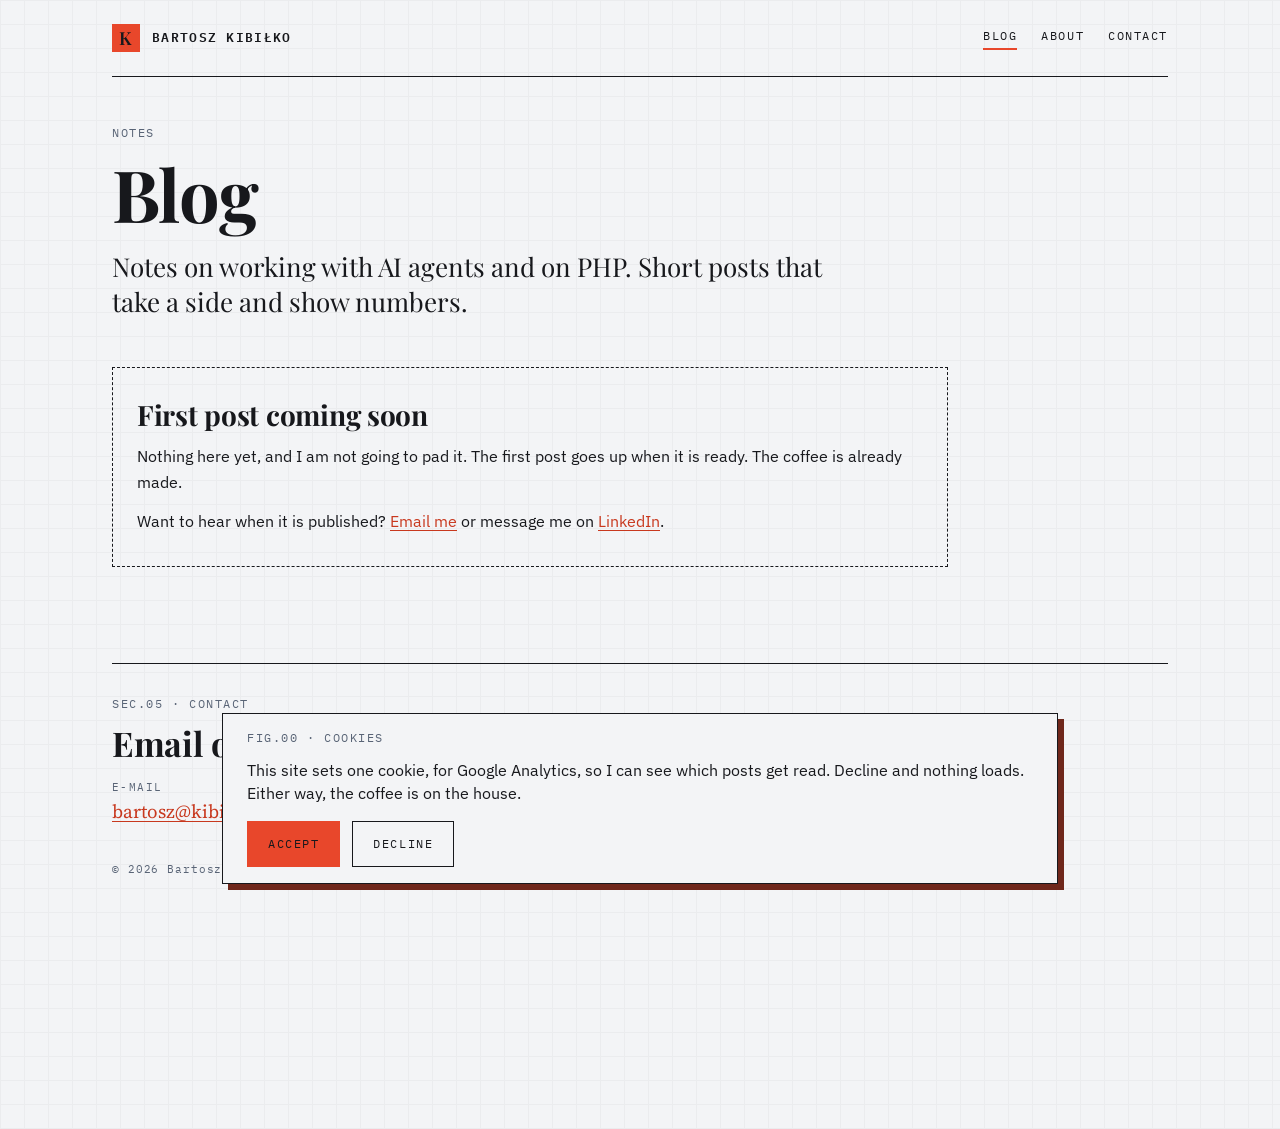
==== blog/index.html @ d7291762 "revert logo to plain K square as a placeholder" ====
<!doctype html>
<html lang="en">
<head>
<meta charset="utf-8">
<meta name="viewport" content="width=device-width, initial-scale=1">
<title>Blog | Bartosz Kibiłko, AI-native software architect</title>
<meta name="description" content="Notes on working with AI agents and on PHP, and on what the job becomes once code is cheap. Short posts that take a side and show numbers.">
<link rel="canonical" href="https://www.kibilko.pl/blog/">
<meta property="og:type" content="website">
<meta property="og:site_name" content="Bartosz Kibiłko">
<meta property="og:locale" content="en_US">
<meta property="og:title" content="Blog | Bartosz Kibiłko, AI-native software architect">
<meta property="og:description" content="Notes on working with AI agents and on PHP, and on what the job becomes once code is cheap. Short posts that take a side and show numbers.">
<meta property="og:url" content="https://www.kibilko.pl/blog/">
<meta name="twitter:card" content="summary">
<meta name="color-scheme" content="light dark">
<link rel="icon" href="../favicon.ico" sizes="32x32">
<link rel="icon" href="../favicon.svg" type="image/svg+xml">
<link rel="apple-touch-icon" href="../apple-touch-icon.png">
<link rel="preload" href="../fonts/playfairdisplay/PlayfairDisplay-VF.woff2" as="font" type="font/woff2" crossorigin>
<link rel="stylesheet" href="../css/tokens.css">
<link rel="stylesheet" href="../css/site.css">
<script src="../js/consent.js" defer></script>
</head>
<body class="dir-blueprint">
<a class="skip" href="#main">Skip to content</a>
<div class="page">
<header class="site-head">
  <a class="brand" href="/"><span class="brand-mark" aria-hidden="true">K</span>Bartosz Kibiłko</a>
  <nav aria-label="Main"><a href="/blog/" aria-current="page">Blog</a><a href="/#about">About</a><a href="#contact">Contact</a></nav>
</header>

<main id="main">
  <section class="blog-index">
    <p class="label">NOTES</p>
    <h1 class="page-title">Blog</h1>
    <p class="page-lede">Notes on working with AI agents and on PHP. Short posts that take a side and show numbers.</p>
    <div class="posts">
    <!-- Posts go here as <ol class="post-list"><li><a href="/blog/<slug>/">…</a></li></ol>; see _templates/post/index.html -->
    <div class="empty"><h3>First post coming soon</h3><p>Nothing here yet, and I am not going to pad it. The first post goes up when it is ready. The coffee is already made.</p><p>Want to hear when it is published? <a href="mailto:bartosz@kibilko.pl">Email me</a> or message me on <a href="https://www.linkedin.com/in/bartkibilko/">LinkedIn</a>.</p></div>
    </div>
  </section>
</main>
<footer class="site-foot" id="contact">
  <p class="label">SEC.05 · CONTACT</p>
  <h2>Email or LinkedIn</h2>
  <ul class="contact"><li><span class="k">E-mail</span><a href="mailto:bartosz@kibilko.pl">bartosz@kibilko.pl</a></li><li><span class="k">LinkedIn</span><a href="https://www.linkedin.com/in/bartkibilko/" rel="me noopener">linkedin.com/in/bartkibilko</a></li></ul>
  <p class="fine">© 2026 Bartosz Kibiłko. Po polsku na życzenie. Built over coffee.<button type="button" class="linklike" data-consent-open hidden>Cookie settings</button></p>
</footer>
</div>
</body>
</html>
---- css/tokens.css ----
/* Blueprint design tokens for kibilko.pl.
   Origin: generated from design/tokens.json in the "profil" repository (design/tokens.css),
   the single source of truth. Do not tune values here: change them upstream and
   re-import. Differences from upstream: font files are self-hosted subsetted woff2
   (Latin + Latin Extended, incl. Polish diacritics) instead of the full TTFs. */
@font-face{font-family:"Playfair Display";src:url("../fonts/playfairdisplay/PlayfairDisplay-VF.woff2") format("woff2");font-weight:400 900;font-style:normal;font-display:swap}
@font-face{font-family:"Playfair Display";src:url("../fonts/playfairdisplay/PlayfairDisplay-Italic-VF.woff2") format("woff2");font-weight:400 900;font-style:italic;font-display:swap}
@font-face{font-family:"Source Serif 4";src:url("../fonts/sourceserif4/SourceSerif4-VF.woff2") format("woff2");font-weight:200 900;font-style:normal;font-display:swap}
@font-face{font-family:"Source Serif 4";src:url("../fonts/sourceserif4/SourceSerif4-Italic-VF.woff2") format("woff2");font-weight:200 900;font-style:italic;font-display:swap}
@font-face{font-family:"IBM Plex Sans";src:url("../fonts/ibmplexsans/IBMPlexSans-VF.woff2") format("woff2");font-weight:100 700;font-style:normal;font-display:swap}
@font-face{font-family:"IBM Plex Sans";src:url("../fonts/ibmplexsans/IBMPlexSans-Italic-VF.woff2") format("woff2");font-weight:100 700;font-style:italic;font-display:swap}
@font-face{font-family:"IBM Plex Mono";src:url("../fonts/ibmplexmono/IBMPlexMono-Regular.woff2") format("woff2");font-weight:400;font-style:normal;font-display:swap}
@font-face{font-family:"IBM Plex Mono";src:url("../fonts/ibmplexmono/IBMPlexMono-Italic.woff2") format("woff2");font-weight:400;font-style:italic;font-display:swap}
@font-face{font-family:"IBM Plex Mono";src:url("../fonts/ibmplexmono/IBMPlexMono-Medium.woff2") format("woff2");font-weight:500;font-style:normal;font-display:swap}
@font-face{font-family:"IBM Plex Mono";src:url("../fonts/ibmplexmono/IBMPlexMono-SemiBold.woff2") format("woff2");font-weight:600;font-style:normal;font-display:swap}
@font-face{font-family:"IBM Plex Mono";src:url("../fonts/ibmplexmono/IBMPlexMono-Bold.woff2") format("woff2");font-weight:700;font-style:normal;font-display:swap}

:root {
  --paper:#f3f4f6;
  --ink:#17181c;
  --accent:#e8472b;
  --accent-text:#c8381e;
  --on-accent:#17181c;
  --slate:#6b7a90;
  --frame-shadow:#6f271b;
  --grid-line:#ebecee;
  --rule:#d9dbe0;
  --font-display:"Playfair Display",Georgia, serif;
  --font-body:"Source Serif 4",Georgia, serif;
  --font-mono:"IBM Plex Mono",ui-monospace, monospace;
  --font-ui:"IBM Plex Sans",system-ui, sans-serif;
  --sp-1:4px;
  --sp-2:8px;
  --sp-3:12px;
  --sp-4:16px;
  --sp-6:24px;
  --sp-8:32px;
  --sp-12:48px;
  --sp-16:64px;
  --sp-24:96px;
  --measure:680px;
  --grid:24px;
  --label-track:.13em;
  --fs-body:clamp(17px, 1.1vw + 14px, 19px);
}
@media (prefers-color-scheme: dark) {
  :root:not([data-theme=light]) {
  --paper:#14161a;
  --ink:#e9eaed;
  --accent:#ff5a3c;
  --accent-text:#ff5a3c;
  --on-accent:#17181c;
  --slate:#8a97ab;
  --frame-shadow:#3a1611;
  --grid-line:#22262d;
  --rule:#2b2f37;
  }
}
:root[data-theme=dark] {
  --paper:#14161a;
  --ink:#e9eaed;
  --accent:#ff5a3c;
  --accent-text:#ff5a3c;
  --on-accent:#17181c;
  --slate:#8a97ab;
  --frame-shadow:#3a1611;
  --grid-line:#22262d;
  --rule:#2b2f37;
}
---- css/site.css ----
/* Blueprint site components for kibilko.pl.
   Origin: design/site/site.css in the "profil" repository, plus a11y additions marked [a11y].
   Only css/tokens.css variables are used; rule: one hero colour (--accent), everything else ink or slate. */
*{box-sizing:border-box}
:root{--muted:color-mix(in srgb,var(--slate) 78%,var(--ink))} /* [a11y] slate text >= 4.5:1 on paper in both schemes */
html{-webkit-text-size-adjust:100%}
body{margin:0;background-color:var(--paper);color:var(--ink);font-family:var(--font-body);font-size:var(--fs-body);line-height:1.65;
  background-image:linear-gradient(var(--grid-line) 1px,transparent 1px),linear-gradient(90deg,var(--grid-line) 1px,transparent 1px);background-size:24px 24px}
a{color:var(--accent-text);text-decoration-thickness:1px;text-underline-offset:3px}
.page{max-width:1120px;margin:0 auto;padding:0 var(--sp-8) var(--sp-16)}
.label{font-family:var(--font-mono);font-size:12px;letter-spacing:var(--label-track);text-transform:uppercase;color:var(--muted);margin:0 0 var(--sp-3);line-height:1.4}
h1,h2,h3{font-family:var(--font-display);font-weight:700;line-height:1.1;margin:0;letter-spacing:-.01em}
h1 em,h2 em{font-style:italic;color:var(--accent-text);font-weight:600}

/* corner marks (L-shaped) — signature */
.corners,.hero,.pillar,.tldr,figure.code{position:relative}
.hero::before,.pillar::before,.tldr::before,figure.code::before{content:"";position:absolute;inset:8px;pointer-events:none;
  background:
   linear-gradient(var(--ink),var(--ink)) top left/16px 1.5px no-repeat,linear-gradient(var(--ink),var(--ink)) top left/1.5px 16px no-repeat,
   linear-gradient(var(--ink),var(--ink)) top right/16px 1.5px no-repeat,linear-gradient(var(--ink),var(--ink)) top right/1.5px 16px no-repeat,
   linear-gradient(var(--ink),var(--ink)) bottom left/16px 1.5px no-repeat,linear-gradient(var(--ink),var(--ink)) bottom left/1.5px 16px no-repeat,
   linear-gradient(var(--ink),var(--ink)) bottom right/16px 1.5px no-repeat,linear-gradient(var(--ink),var(--ink)) bottom right/1.5px 16px no-repeat}

.site-head{display:flex;justify-content:space-between;align-items:center;padding:var(--sp-6) 0;border-bottom:1px solid var(--ink);margin-bottom:var(--sp-12)}
.brand{font-family:var(--font-mono);font-size:13px;letter-spacing:.1em;text-transform:uppercase;color:var(--ink);text-decoration:none;font-weight:600;display:flex;align-items:center;gap:var(--sp-3)}
.brand-mark{display:inline-grid;place-items:center;width:28px;height:28px;background:var(--accent);color:var(--on-accent);font-family:var(--font-display);font-size:18px;text-transform:none}
.site-head nav{display:flex;gap:var(--sp-6)}
.site-head nav a{font-family:var(--font-mono);font-size:12px;letter-spacing:var(--label-track);text-transform:uppercase;color:var(--ink);text-decoration:none}
.site-head nav a:hover{color:var(--accent-text)}

.hero{background:var(--paper);border:14px solid var(--accent);box-shadow:12px 12px 0 var(--frame-shadow);padding:var(--sp-16) var(--sp-16) var(--sp-12);margin-bottom:var(--sp-24);
  background-image:linear-gradient(var(--grid-line) 1px,transparent 1px),linear-gradient(90deg,var(--grid-line) 1px,transparent 1px);background-size:24px 24px}
.hero::before{inset:10px}
.hero h1{font-size:clamp(48px,7vw,96px);margin-bottom:var(--sp-6)}
.hero .lede{font-family:var(--font-display);font-size:clamp(22px,2.4vw,32px);line-height:1.3;margin:0 0 var(--sp-4);max-width:22em}
.hero .sub{font-family:var(--font-ui);font-size:17px;color:var(--muted);max-width:36em;margin:0 0 var(--sp-8)}
.btn{display:inline-block;font-family:var(--font-mono);font-size:12px;letter-spacing:var(--label-track);text-transform:uppercase;text-decoration:none;color:var(--ink);border:1.5px solid var(--ink);padding:12px 20px;margin-right:var(--sp-3)}
.btn.primary{background:var(--accent);border-color:var(--accent);color:var(--on-accent)}

section{margin-bottom:var(--sp-24)}
section h2{font-size:clamp(30px,3.6vw,44px);margin-bottom:var(--sp-6)}
.checks{list-style:none;margin:0;padding:0;max-width:44em;border-top:1px solid var(--ink)}
.checks li{padding:var(--sp-4) 0 var(--sp-4) 40px;border-bottom:1px solid var(--rule);position:relative}
.checks li::before{content:"";position:absolute;left:8px;top:1.35em;width:10px;height:10px;background:var(--accent)}

.pillar-grid{display:grid;grid-template-columns:repeat(2,minmax(0,1fr));gap:var(--sp-6)}
.pillar{background:var(--paper);border:1px solid var(--ink);padding:var(--sp-8) var(--sp-6) var(--sp-6)}
.pillar h3{font-size:24px;text-wrap:balance;margin-bottom:var(--sp-3)}
.pillar p:last-child{font-family:var(--font-ui);font-size:15.5px;line-height:1.55;margin:0;color:var(--ink)}

.post-list{list-style:none;margin:0;padding:0;border-top:1.5px solid var(--ink)}
.post-list li a{display:grid;grid-template-columns:56px minmax(0,1fr) auto;gap:var(--sp-6);align-items:baseline;padding:var(--sp-6) 0;border-bottom:1px solid var(--rule);text-decoration:none;color:var(--ink)}
.post-list .no{font-family:var(--font-mono);font-size:13px;color:var(--accent-text);font-weight:600}
.post-list .t{font-family:var(--font-display);font-size:clamp(20px,2vw,26px);font-weight:600;line-height:1.25}
.post-list .m{font-family:var(--font-mono);font-size:12px;letter-spacing:.08em;color:var(--muted);text-transform:uppercase;white-space:nowrap}
.post-list a:hover .t{color:var(--accent-text)}

.site-foot{border-top:1.5px solid var(--ink);padding-top:var(--sp-8)}
.site-foot h2{font-size:34px;margin-bottom:var(--sp-4)}
.contact{list-style:none;margin:0 0 var(--sp-8);padding:0;display:flex;flex-wrap:wrap;gap:var(--sp-3) var(--sp-12)}
.contact .k{font-family:var(--font-mono);font-size:11px;letter-spacing:var(--label-track);text-transform:uppercase;color:var(--muted);display:block}
.fine{font-family:var(--font-mono);font-size:11px;letter-spacing:.08em;color:var(--muted);margin:0}

/* post */
.post{max-width:var(--measure);margin:0 auto}
.post-head{margin-bottom:var(--sp-8)}
.post-head h1{font-size:clamp(36px,5vw,56px);margin-bottom:var(--sp-4)}
.dek{font-family:var(--font-display);font-style:italic;font-size:22px;line-height:1.4;color:var(--ink);margin:0 0 var(--sp-4)}
.meta{display:flex;flex-wrap:wrap;gap:var(--sp-2) var(--sp-6);font-family:var(--font-mono);font-size:12px;letter-spacing:.1em;text-transform:uppercase;color:var(--muted);margin:0;padding-top:var(--sp-3);border-top:1px solid var(--ink)}
.tldr{background:var(--paper);border:1px solid var(--ink);padding:var(--sp-6) var(--sp-8);margin:0 0 var(--sp-8)}
.tldr ul{margin:0;padding-left:1.1em;font-family:var(--font-ui);font-size:16px;line-height:1.55}
.tldr li{margin-bottom:var(--sp-2)}
.tldr li::marker{color:var(--accent)}
.post h2{font-size:32px;margin:var(--sp-12) 0 var(--sp-4)}
.post p{margin:0 0 1.3em}
.fn a{font-family:var(--font-mono);font-size:.7em;text-decoration:none;padding:0 2px}
figure.code{margin:var(--sp-8) 0;background:var(--ink);color:var(--paper);padding:0}
figure.code::before{display:none}
figure.code figcaption{font-family:var(--font-mono);font-size:11px;letter-spacing:var(--label-track);text-transform:uppercase;color:color-mix(in srgb,var(--paper) 70%,var(--ink));padding:var(--sp-3) var(--sp-6);border-bottom:1px solid color-mix(in srgb,var(--paper) 78%,var(--ink));background:transparent}
figure.code pre{margin:0;padding:var(--sp-6);overflow-x:auto;font-family:var(--font-mono);font-size:14px;line-height:1.6}
blockquote.pull{margin:var(--sp-12) 0;padding:0 0 0 var(--sp-6);border-left:4px solid var(--accent)}
blockquote.pull p{font-family:var(--font-display);font-style:italic;font-size:30px;line-height:1.25;margin:0;color:var(--ink)}
.footnotes{margin-top:var(--sp-12);padding-top:var(--sp-4);border-top:1px solid var(--ink);font-family:var(--font-ui);font-size:14px;line-height:1.5;color:var(--muted)}
.footnotes ol{margin:0;padding-left:1.2em}
.footnotes .label{margin-bottom:var(--sp-2)}

@media (max-width:820px){.pillar-grid{grid-template-columns:1fr}.hero{padding:var(--sp-8) var(--sp-6)}.post-list li a{grid-template-columns:40px minmax(0,1fr)}.post-list .m{grid-column:2}}
@media print{body{background:#fff}}

.post{margin-bottom:var(--sp-16)}
h1,h2,.dek{text-wrap:balance}

/* [a11y] and site additions */
.skip{position:absolute;left:var(--sp-4);top:-100px;background:var(--ink);color:var(--paper);padding:var(--sp-2) var(--sp-4);font-family:var(--font-mono);font-size:12px;z-index:10}
.skip:focus{top:var(--sp-2)}
a:focus-visible{outline:2px solid var(--accent-text);outline-offset:3px}
.site-head{flex-wrap:wrap;gap:var(--sp-3) var(--sp-6)}
.site-head nav{flex-wrap:wrap;gap:var(--sp-2) var(--sp-6)}
.site-head nav a[aria-current="page"]{border-bottom:2px solid var(--accent);padding-bottom:2px}
.page{overflow-wrap:break-word}
.btn.primary{color:var(--on-accent)}
.btn:focus-visible{outline:2px solid var(--ink);outline-offset:3px}
.empty{border:1px dashed var(--ink);padding:var(--sp-8) var(--sp-6);max-width:44em}
.empty h3{font-size:clamp(22px,2.4vw,28px);margin-bottom:var(--sp-3)}
.empty p{margin:0 0 var(--sp-3);font-family:var(--font-ui);font-size:16px}
.empty p:last-child{margin-bottom:0}
.more{margin:var(--sp-6) 0 0;font-family:var(--font-mono);font-size:12px;letter-spacing:var(--label-track);text-transform:uppercase}
.page-title{font-size:clamp(40px,6vw,72px);margin-bottom:var(--sp-4)}
.page-lede{font-family:var(--font-display);font-size:clamp(20px,2.2vw,26px);line-height:1.35;max-width:28em;margin:0 0 var(--sp-12)}
@media (max-width:820px){.page{padding:0 var(--sp-4) var(--sp-12)}.hero{border-width:10px;box-shadow:8px 8px 0 var(--frame-shadow);margin-bottom:var(--sp-16)}section{margin-bottom:var(--sp-16)}.site-head{margin-bottom:var(--sp-8)}.btn{margin-bottom:var(--sp-3)}}
@media (max-width:420px){.hero{padding:var(--sp-6) var(--sp-4)}.contact{gap:var(--sp-4)}}
.post code{font-family:var(--font-mono);font-size:.88em}
.post time{display:inline}
button.btn{background:none;cursor:pointer;line-height:inherit}
button:focus-visible{outline:2px solid var(--ink);outline-offset:3px}
.linklike{font:inherit;letter-spacing:inherit;color:var(--accent-text);background:none;border:0;padding:0;cursor:pointer;text-decoration:underline;text-decoration-thickness:1px;text-underline-offset:3px}
.fine .linklike{margin-left:var(--sp-2)}
.consent{position:sticky;bottom:var(--sp-4);z-index:20;max-width:44em;margin:0 auto var(--sp-4);background:var(--paper);color:var(--ink);border:1.5px solid var(--ink);box-shadow:6px 6px 0 var(--frame-shadow);padding:var(--sp-4) var(--sp-6);max-height:calc(100vh - var(--sp-8));overflow-y:auto}
.consent-text{font-family:var(--font-ui);font-size:15.5px;line-height:1.5;margin:0 0 var(--sp-4)}
.consent-actions{display:flex;flex-wrap:wrap;gap:var(--sp-3);margin:0}
.consent-actions .btn{margin:0}
@media (max-width:420px){.consent{margin:0 var(--sp-2) var(--sp-2);bottom:var(--sp-2);padding:var(--sp-4)}.consent-actions .btn{flex:1 1 auto}}
@media print{.consent{display:none}}
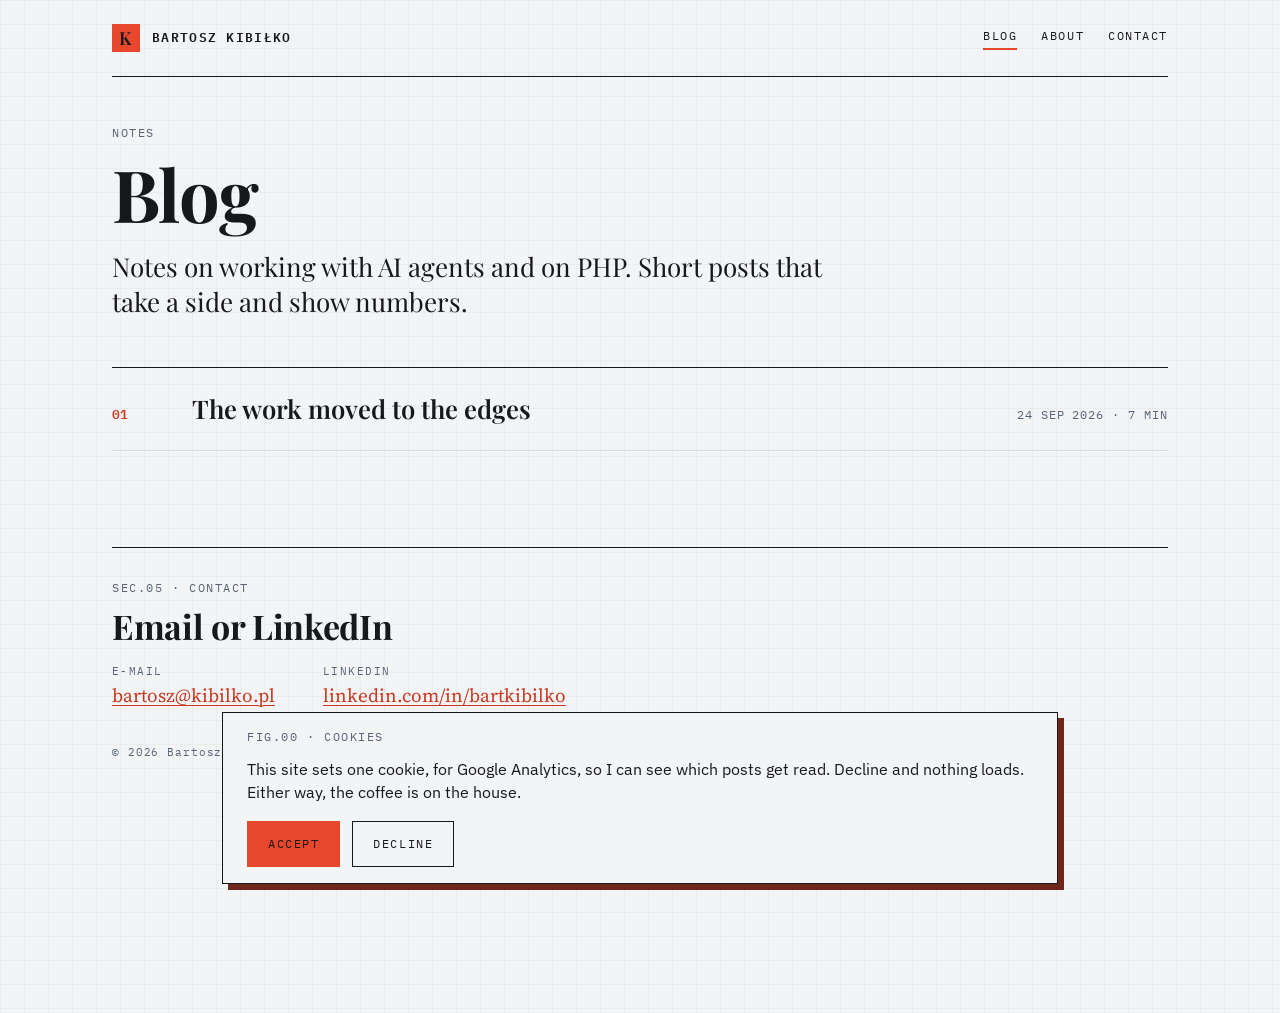
==== commit cb31ebaa: "feat: publish first blog post, The work moved to the edges" ====
--- a/blog/index.html
+++ b/blog/index.html
@@ -36,8 +36,7 @@
     <h1 class="page-title">Blog</h1>
     <p class="page-lede">Notes on working with AI agents and on PHP. Short posts that take a side and show numbers.</p>
     <div class="posts">
-    <!-- Posts go here as <ol class="post-list"><li><a href="/blog/<slug>/">…</a></li></ol>; see _templates/post/index.html -->
-    <div class="empty"><h3>First post coming soon</h3><p>Nothing here yet, and I am not going to pad it. The first post goes up when it is ready. The coffee is already made.</p><p>Want to hear when it is published? <a href="mailto:bartosz@kibilko.pl">Email me</a> or message me on <a href="https://www.linkedin.com/in/bartkibilko/">LinkedIn</a>.</p></div>
+    <ol class="post-list"><li><a href="/blog/the-work-moved-to-the-edges/"><span class="no">01</span><span class="t">The work moved to the edges</span><span class="m">24 Sep 2026 · 7 min</span></a></li></ol>
     </div>
   </section>
 </main>
--- a/css/site.css
+++ b/css/site.css
@@ -121,3 +121,10 @@
 .consent-actions .btn{margin:0}
 @media (max-width:420px){.consent{margin:0 var(--sp-2) var(--sp-2);bottom:var(--sp-2);padding:var(--sp-4)}.consent-actions .btn{flex:1 1 auto}}
 @media print{.consent{display:none}}
+
+/* post figure and sources */
+figure.fig{margin:var(--sp-8) 0}
+figure.fig .fig-svg{display:block;width:100%;height:auto;border:1px solid var(--ink)}
+figure.fig figcaption{font-family:var(--font-mono);font-size:11px;letter-spacing:.08em;line-height:1.6;text-transform:uppercase;color:var(--muted);margin-top:var(--sp-3)}
+.sources ul{margin:0;padding-left:1.2em}
+.sources li{margin-bottom:var(--sp-2)}
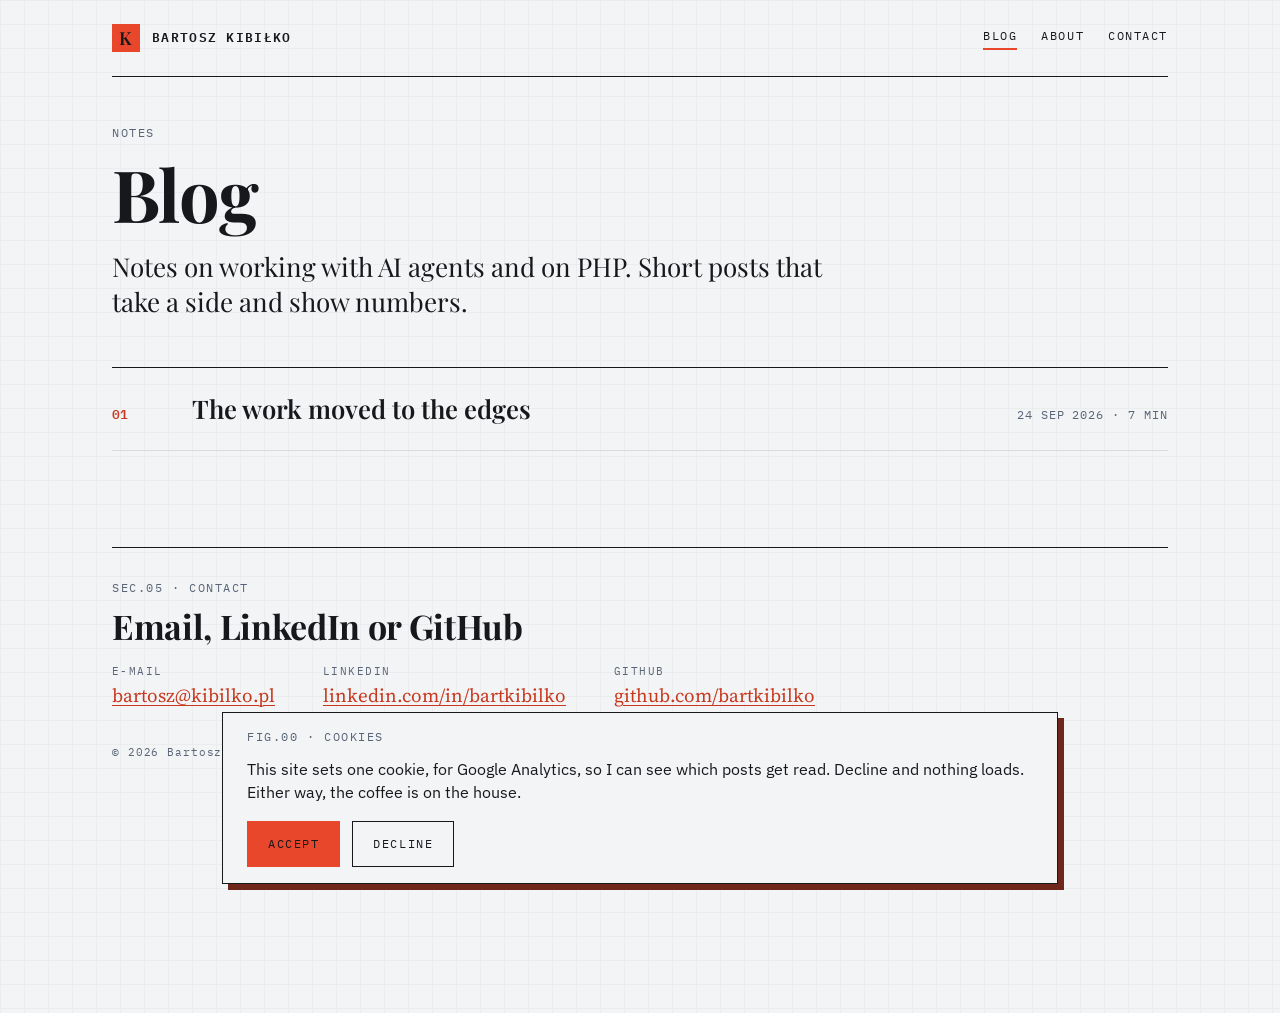
==== commit 935f7a5b: "Add GitHub link to contact footer and JSON-LD sameAs Co-Authored-By: Claude Opus 5.5 <noreply@anthro" ====
--- a/blog/index.html
+++ b/blog/index.html
@@ -42,8 +42,8 @@
 </main>
 <footer class="site-foot" id="contact">
   <p class="label">SEC.05 · CONTACT</p>
-  <h2>Email or LinkedIn</h2>
-  <ul class="contact"><li><span class="k">E-mail</span><a href="mailto:bartosz@kibilko.pl">bartosz@kibilko.pl</a></li><li><span class="k">LinkedIn</span><a href="https://www.linkedin.com/in/bartkibilko/" rel="me noopener">linkedin.com/in/bartkibilko</a></li></ul>
+  <h2>Email, LinkedIn or GitHub</h2>
+  <ul class="contact"><li><span class="k">E-mail</span><a href="mailto:bartosz@kibilko.pl">bartosz@kibilko.pl</a></li><li><span class="k">LinkedIn</span><a href="https://www.linkedin.com/in/bartkibilko/" rel="me noopener">linkedin.com/in/bartkibilko</a></li><li><span class="k">GitHub</span><a href="https://github.com/bartkibilko" rel="me noopener">github.com/bartkibilko</a></li></ul>
   <p class="fine">© 2026 Bartosz Kibiłko. Po polsku na życzenie. Built over coffee.<button type="button" class="linklike" data-consent-open hidden>Cookie settings</button></p>
 </footer>
 </div>
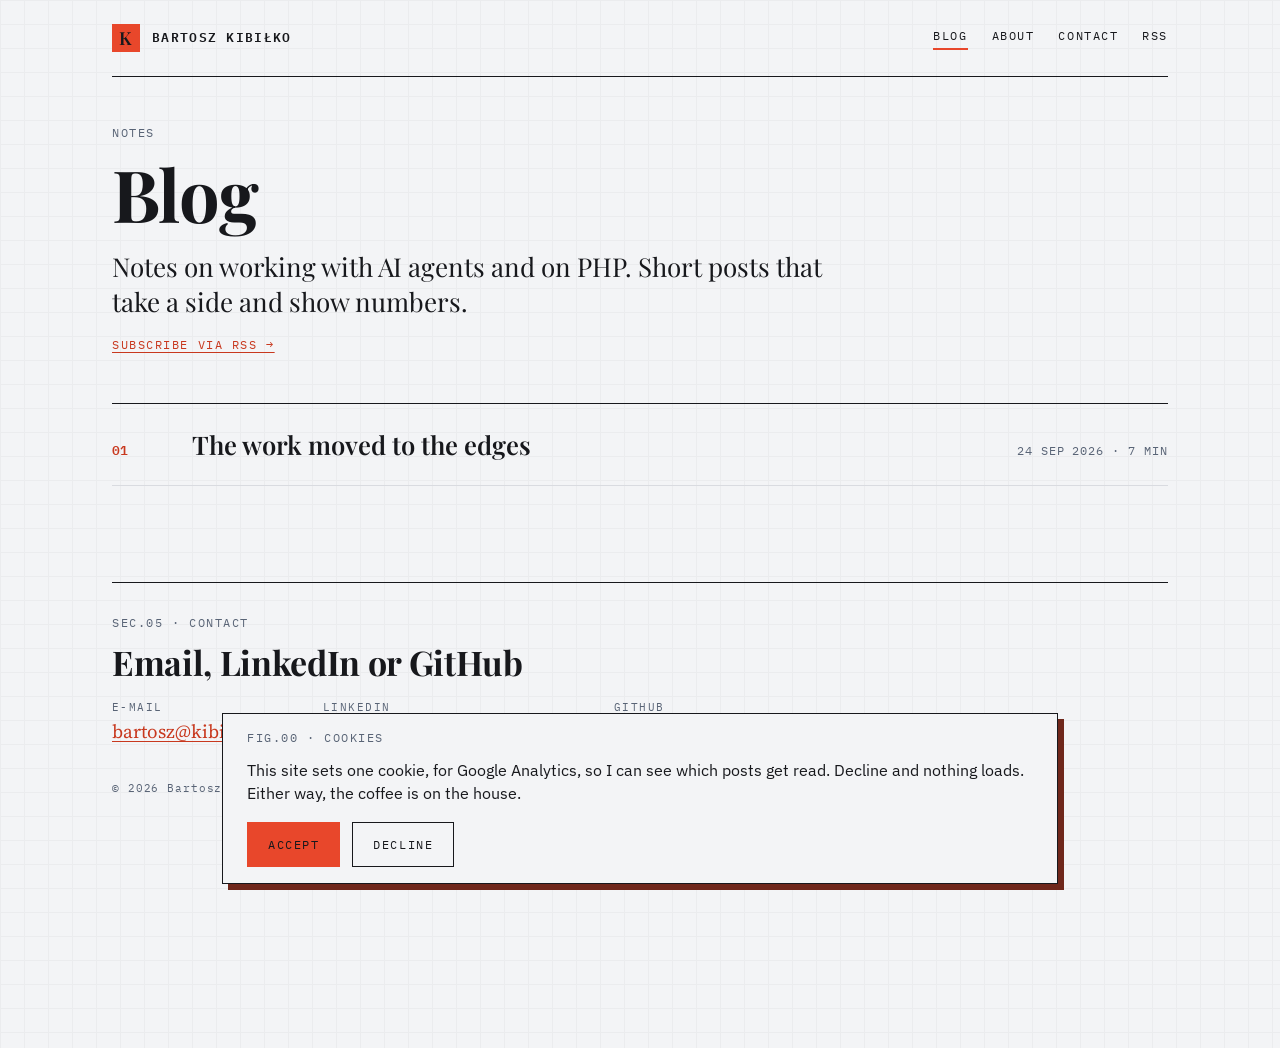
==== commit ea809192: "Add home page contents rail, clickable FIG.01 stages and an RSS feed - nav.js now also builds the ra" ====
--- a/blog/index.html
+++ b/blog/index.html
@@ -18,16 +18,17 @@
 <link rel="icon" href="../favicon.svg" type="image/svg+xml">
 <link rel="apple-touch-icon" href="../apple-touch-icon.png">
 <link rel="preload" href="../fonts/playfairdisplay/PlayfairDisplay-VF.woff2" as="font" type="font/woff2" crossorigin>
-<link rel="stylesheet" href="../css/tokens.css">
-<link rel="stylesheet" href="../css/site.css">
-<script src="../js/consent.js" defer></script>
+<link rel="alternate" type="application/rss+xml" title="Bartosz Kibiłko · Blog" href="/feed.xml">
+<link rel="stylesheet" href="../css/tokens.css?v=20260925-2">
+<link rel="stylesheet" href="../css/site.css?v=20260925-2">
+<script src="../js/consent.js?v=20260925-2" defer></script>
 </head>
 <body class="dir-blueprint">
 <a class="skip" href="#main">Skip to content</a>
 <div class="page">
 <header class="site-head">
   <a class="brand" href="/"><span class="brand-mark" aria-hidden="true">K</span>Bartosz Kibiłko</a>
-  <nav aria-label="Main"><a href="/blog/" aria-current="page">Blog</a><a href="/#about">About</a><a href="#contact">Contact</a></nav>
+  <nav aria-label="Main"><a href="/blog/" aria-current="page">Blog</a><a href="/#about">About</a><a href="#contact">Contact</a><a href="/feed.xml">RSS</a></nav>
 </header>
 
 <main id="main">
@@ -35,6 +36,7 @@
     <p class="label">NOTES</p>
     <h1 class="page-title">Blog</h1>
     <p class="page-lede">Notes on working with AI agents and on PHP. Short posts that take a side and show numbers.</p>
+    <p class="more subscribe"><a href="/feed.xml">Subscribe via RSS →</a></p>
     <div class="posts">
     <ol class="post-list"><li><a href="/blog/the-work-moved-to-the-edges/"><span class="no">01</span><span class="t">The work moved to the edges</span><span class="m">24 Sep 2026 · 7 min</span></a></li></ol>
     </div>
--- a/css/site.css
+++ b/css/site.css
@@ -128,3 +128,71 @@
 figure.fig figcaption{font-family:var(--font-mono);font-size:11px;letter-spacing:.08em;line-height:1.6;text-transform:uppercase;color:var(--muted);margin-top:var(--sp-3)}
 .sources ul{margin:0;padding-left:1.2em}
 .sources li{margin-bottom:var(--sp-2)}
+
+/* post navigation: contents rail, sticky strip with progress, mobile contents sheet (js/nav.js) */
+:root{--strip-h:52px;--nav-css:1} /* --nav-css: js/nav.js checks it so a stale cached site.css never gets an unstyled rail */
+html{scroll-behavior:smooth}
+@media (prefers-reduced-motion:reduce){html{scroll-behavior:auto}}
+.post h2,.post-head{scroll-margin-top:calc(var(--strip-h) + var(--sp-8))}
+.post h2{position:relative}
+.read{display:grid;grid-template-columns:232px minmax(0,var(--measure));gap:var(--sp-16);justify-content:center;align-items:start}
+.read .post{margin:0 0 var(--sp-16)}
+.toc{position:sticky;top:calc(var(--strip-h) + var(--sp-6));max-height:calc(100vh - var(--strip-h) - var(--sp-12));overflow:auto;padding:var(--sp-2) 0 var(--sp-4);font-family:var(--font-ui)}
+.toc:empty{visibility:hidden}
+.toc .label{margin-bottom:var(--sp-4)}
+.toc-track{position:relative}
+.toc ol{list-style:none;margin:0;padding:0;border-left:1px solid var(--rule)}
+.toc-fill{position:absolute;z-index:1;left:-1px;top:0;width:3px;height:0;background:var(--accent)}
+.toc li a{display:grid;grid-template-columns:32px minmax(0,1fr);column-gap:var(--sp-2);padding:7px 0 7px var(--sp-4);text-decoration:none;color:var(--muted);font-size:14.5px;line-height:1.35;position:relative}
+.toc li a .n{font-family:var(--font-mono);font-size:11px;letter-spacing:.06em;padding-top:2px}
+.toc li a .m{grid-column:2;font-family:var(--font-mono);font-size:10.5px;letter-spacing:.08em;text-transform:uppercase;margin-top:2px}
+.toc li a:hover{color:var(--ink)}
+.toc li a.done{color:color-mix(in srgb,var(--muted) 80%,var(--paper))}
+.toc li a.on{color:var(--ink);font-weight:600}
+.toc li a.on::before{content:"";position:absolute;z-index:2;left:-6px;top:12px;width:10px;height:10px;background:var(--accent)}
+.toc li a.on .n{color:var(--accent-text)}
+.toc-foot{margin-top:var(--sp-6);padding-top:var(--sp-4);border-top:1px solid var(--ink);display:grid;gap:var(--sp-3)}
+.toc-stat{font-family:var(--font-mono);font-size:11px;letter-spacing:var(--label-track);text-transform:uppercase;color:var(--muted);font-variant-numeric:tabular-nums;margin:0}
+.toc-stat b{color:var(--ink);font-weight:600}
+.toc-actions{display:flex;flex-wrap:wrap;gap:var(--sp-2)}
+.mini{font-family:var(--font-mono);font-size:11px;letter-spacing:var(--label-track);text-transform:uppercase;color:var(--ink);background:none;border:1px solid var(--ink);padding:6px 10px;cursor:pointer;text-decoration:none;line-height:1.4}
+.mini:hover{background:var(--ink);color:var(--paper)}
+.keys{font-family:var(--font-mono);font-size:10.5px;letter-spacing:.08em;text-transform:uppercase;color:var(--muted);margin:0}
+kbd{font-family:var(--font-mono);font-size:10.5px;border:1px solid var(--rule);border-bottom-width:2px;padding:0 5px;color:var(--ink);background:var(--paper)}
+.strip{position:fixed;left:0;right:0;top:0;z-index:30;padding-top:env(safe-area-inset-top,0px);background:var(--paper);border-bottom:1px solid var(--ink);transform:translateY(-110%);transition:transform .2s ease}
+.strip.show{transform:none}
+.strip-in{max-width:1120px;margin:0 auto;padding:0 var(--sp-8);height:var(--strip-h);display:flex;align-items:center;gap:var(--sp-4)}
+.strip .brand-mark{flex:none;text-decoration:none;width:26px;height:26px;font-size:16px}
+.strip-title{min-width:0;flex:1;display:flex;align-items:baseline;gap:var(--sp-3);white-space:nowrap;overflow:hidden;margin:0}
+.strip-title .post-t{font-family:var(--font-display);font-weight:700;font-size:16px;overflow:hidden;text-overflow:ellipsis}
+.strip-title .sec{font-family:var(--font-mono);font-size:11px;letter-spacing:var(--label-track);text-transform:uppercase;color:var(--accent-text);overflow:hidden;text-overflow:ellipsis}
+.strip-pct{font-family:var(--font-mono);font-size:11px;letter-spacing:.08em;color:var(--muted);font-variant-numeric:tabular-nums;flex:none}
+.strip-bar{position:absolute;left:0;bottom:-1px;height:2px;width:0;background:var(--accent)}
+.toc-btn{display:none}
+.sheet{position:fixed;left:0;right:0;top:calc(env(safe-area-inset-top,0px) + var(--strip-h));z-index:29;background:var(--paper);border-bottom:1.5px solid var(--ink);box-shadow:0 4px 0 var(--frame-shadow);padding:var(--sp-4) var(--sp-4) var(--sp-6);max-height:70vh;overflow:auto}
+.sheet .toc{position:static;max-height:none;overflow:visible;padding:0}
+.hlink{position:absolute;left:-1.1em;top:0;font-family:var(--font-mono);font-size:.6em;line-height:1.9;color:var(--accent-text);text-decoration:none;opacity:0;padding-right:.3em}
+.post h2:hover .hlink,.hlink:focus-visible{opacity:1}
+.post-end{display:grid;grid-template-columns:1fr 1fr;border:1px solid var(--ink);margin-top:var(--sp-12)}
+.post-end a{display:block;padding:var(--sp-6);text-decoration:none;color:var(--ink)}
+.post-end a+a{border-left:1px solid var(--ink);text-align:right}
+.post-end .label{margin-bottom:var(--sp-2)}
+.post-end .t{font-family:var(--font-display);font-size:20px;font-weight:700;line-height:1.25}
+.post-end a:hover .t{color:var(--accent-text)}
+.toast{position:fixed;left:50%;bottom:calc(env(safe-area-inset-bottom,0px) + var(--sp-6));transform:translateX(-50%);z-index:40;background:var(--ink);color:var(--paper);font-family:var(--font-mono);font-size:12px;letter-spacing:.08em;text-transform:uppercase;padding:var(--sp-2) var(--sp-4);max-width:calc(100vw - var(--sp-8));overflow-wrap:anywhere}
+@media (prefers-reduced-motion:reduce){.strip{transition:none}}
+@media (max-width:1099px){.read{grid-template-columns:minmax(0,var(--measure));gap:0}.read>.toc{display:none}.toc-btn{display:inline-flex;flex:none}.strip-in{padding:0 var(--sp-4)}}
+@media (max-width:560px){.strip-title .post-t{display:none}.post-end{grid-template-columns:1fr}.post-end a+a{border-left:0;border-top:1px solid var(--ink);text-align:left}.hlink{display:none}}
+@media print{.toc,.strip,.sheet,.toast,.post-end{display:none!important}.read{display:block}}
+
+/* home page: the same contents rail, built from the sections marked data-sec */
+[data-sec],.post [id]{scroll-margin-top:calc(var(--strip-h) + var(--sp-8))}
+.read-home{grid-template-columns:208px minmax(0,1fr);gap:var(--sp-12);justify-content:stretch}
+.read-home>.toc{top:calc(var(--strip-h) + var(--sp-6))}
+@media (max-width:1099px){.read-home{grid-template-columns:minmax(0,1fr)}}
+
+/* FIG.01: a stage selected in the figure highlights its paragraph */
+.post p:target{animation:stage-flash 2.4s ease-out}
+@keyframes stage-flash{0%,35%{background:color-mix(in srgb,var(--accent) 16%,transparent);box-shadow:-12px 0 0 color-mix(in srgb,var(--accent) 16%,transparent),12px 0 0 color-mix(in srgb,var(--accent) 16%,transparent)}100%{background:transparent;box-shadow:none}}
+@media (prefers-reduced-motion:reduce){.post p:target{animation:none;outline:2px solid var(--accent);outline-offset:6px}}
+.subscribe{margin:calc(-1 * var(--sp-8)) 0 var(--sp-12)}
